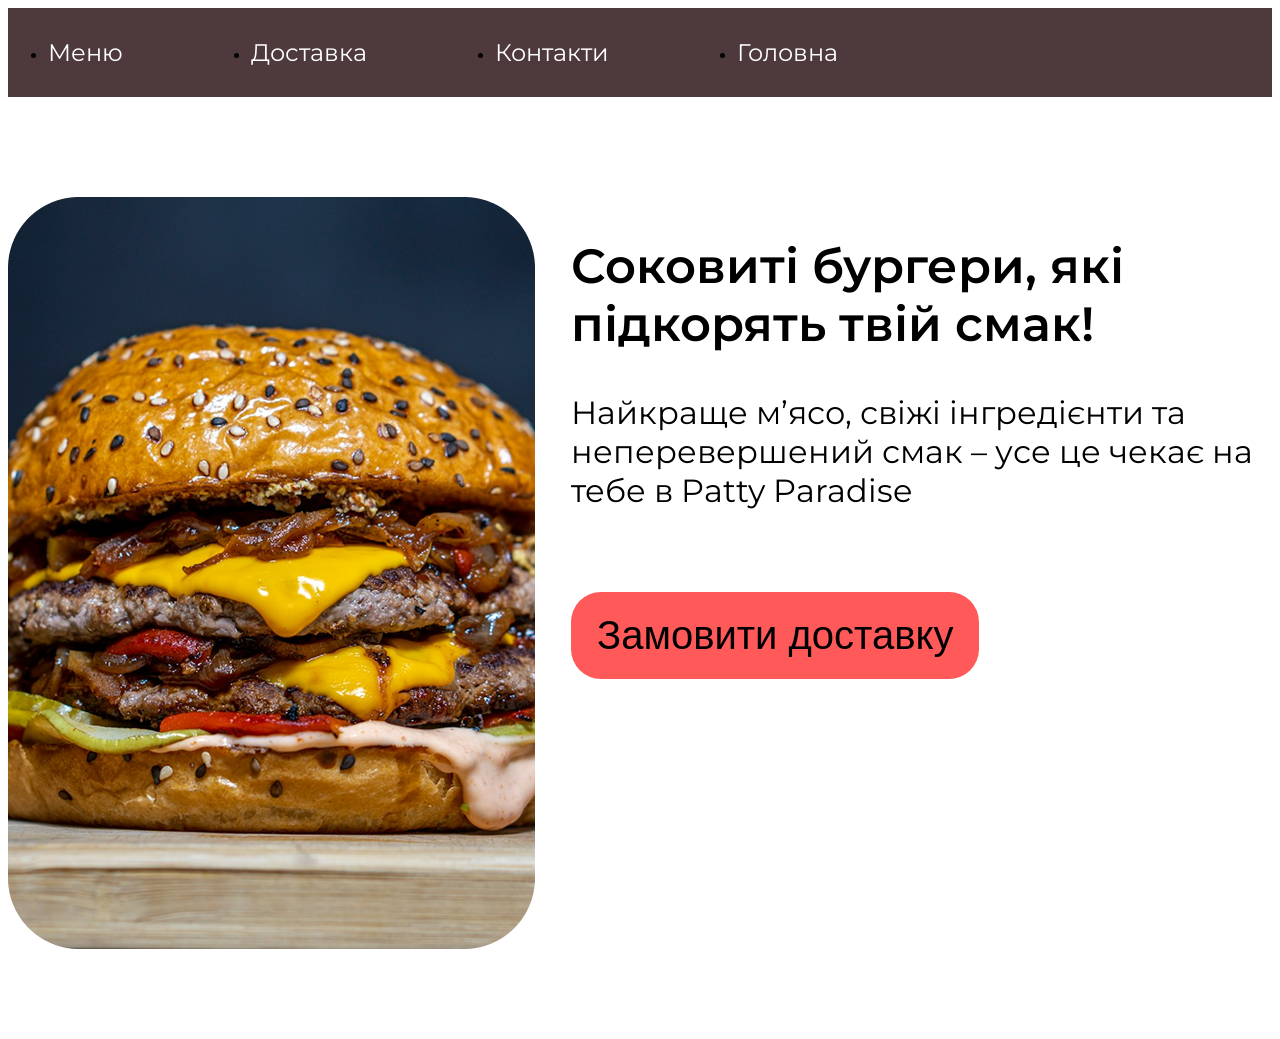
==== Step project/index.html @ 9792eb32 "header and hero section" ====
<!DOCTYPE html>
<html lang="en">
  <head>
    <meta charset="UTF-8" />
    <meta name="viewport" content="width=device-width, initial-scale=1.0" />
    <link rel="stylesheet" href="./CSS/reset.css" />
    <link rel="stylesheet" href="./CSS/styles.css" />
    <link rel="preconnect" href="https://fonts.googleapis.com" />
    <link rel="preconnect" href="https://fonts.gstatic.com" crossorigin />
    <link
      href="https://fonts.googleapis.com/css2?family=Montaga&family=Montserrat:ital,wght@0,100..900;1,100..900&display=swap"
      rel="stylesheet"
    />
    <title>Patty Paradise</title>
  </head>
  <body>
    <header class="header">
      <nav>
        <ul class="container menu">
          <li><a class="menu-link" href="">Меню</a></li>
          <li><a class="menu-link" href="">Доставка</a></li>
          <li><a class="menu-link" href="">Контакти</a></li>
          <li><a class="menu-link" href="">Головна</a></li>
        </ul>
      </nav>
    </header>
    <main>
      <section class="hero container">
          <img src="./IMG/Rectangle 6.png" alt="burger">
        <div class="hero-content">
          <h1 class="hero-content-title">
            Соковиті бургери, які підкорять твій смак!
          </h1>
          <p class="hero-content-description">
            Найкраще м’ясо, свіжі інгредієнти та неперевершений смак – усе це
            чекає на тебе в Patty Paradise
          </p>
          <button class="button">
            Замовити доставку
          </button>
        </div>
      </section>
    </main>
  </body>
</html>
---- Step project/CSS/styles.css ----
body {
font-family: "Montserrat", sans-serif;
}
.container {
width: 1302px;
margin: 0 auto;
}

.header {
background-color: #4E3A3C;
padding-bottom: 30px;
padding-top: 30px;
}

.menu {
display: flex;
gap: 128px;
}

.menu-link {
color: #FFFF;
font-size: 24px;
text-decoration: none;
}

.hero {
 display: flex;
 gap: 36px;
 padding-top: 100px;
 padding-bottom: 82px;
}

.hero-content-title {
font-size: 48px;
font-weight: 600;
}

.hero-content-description {
font-size: 32px;
margin-top: 18px;
}

.button {
font-size: 40px;
font-weight: 500;
padding: 21px 26px;
background-color: #FF5959;
border-radius: 30px;
border: none;
margin-top: 50px;
}
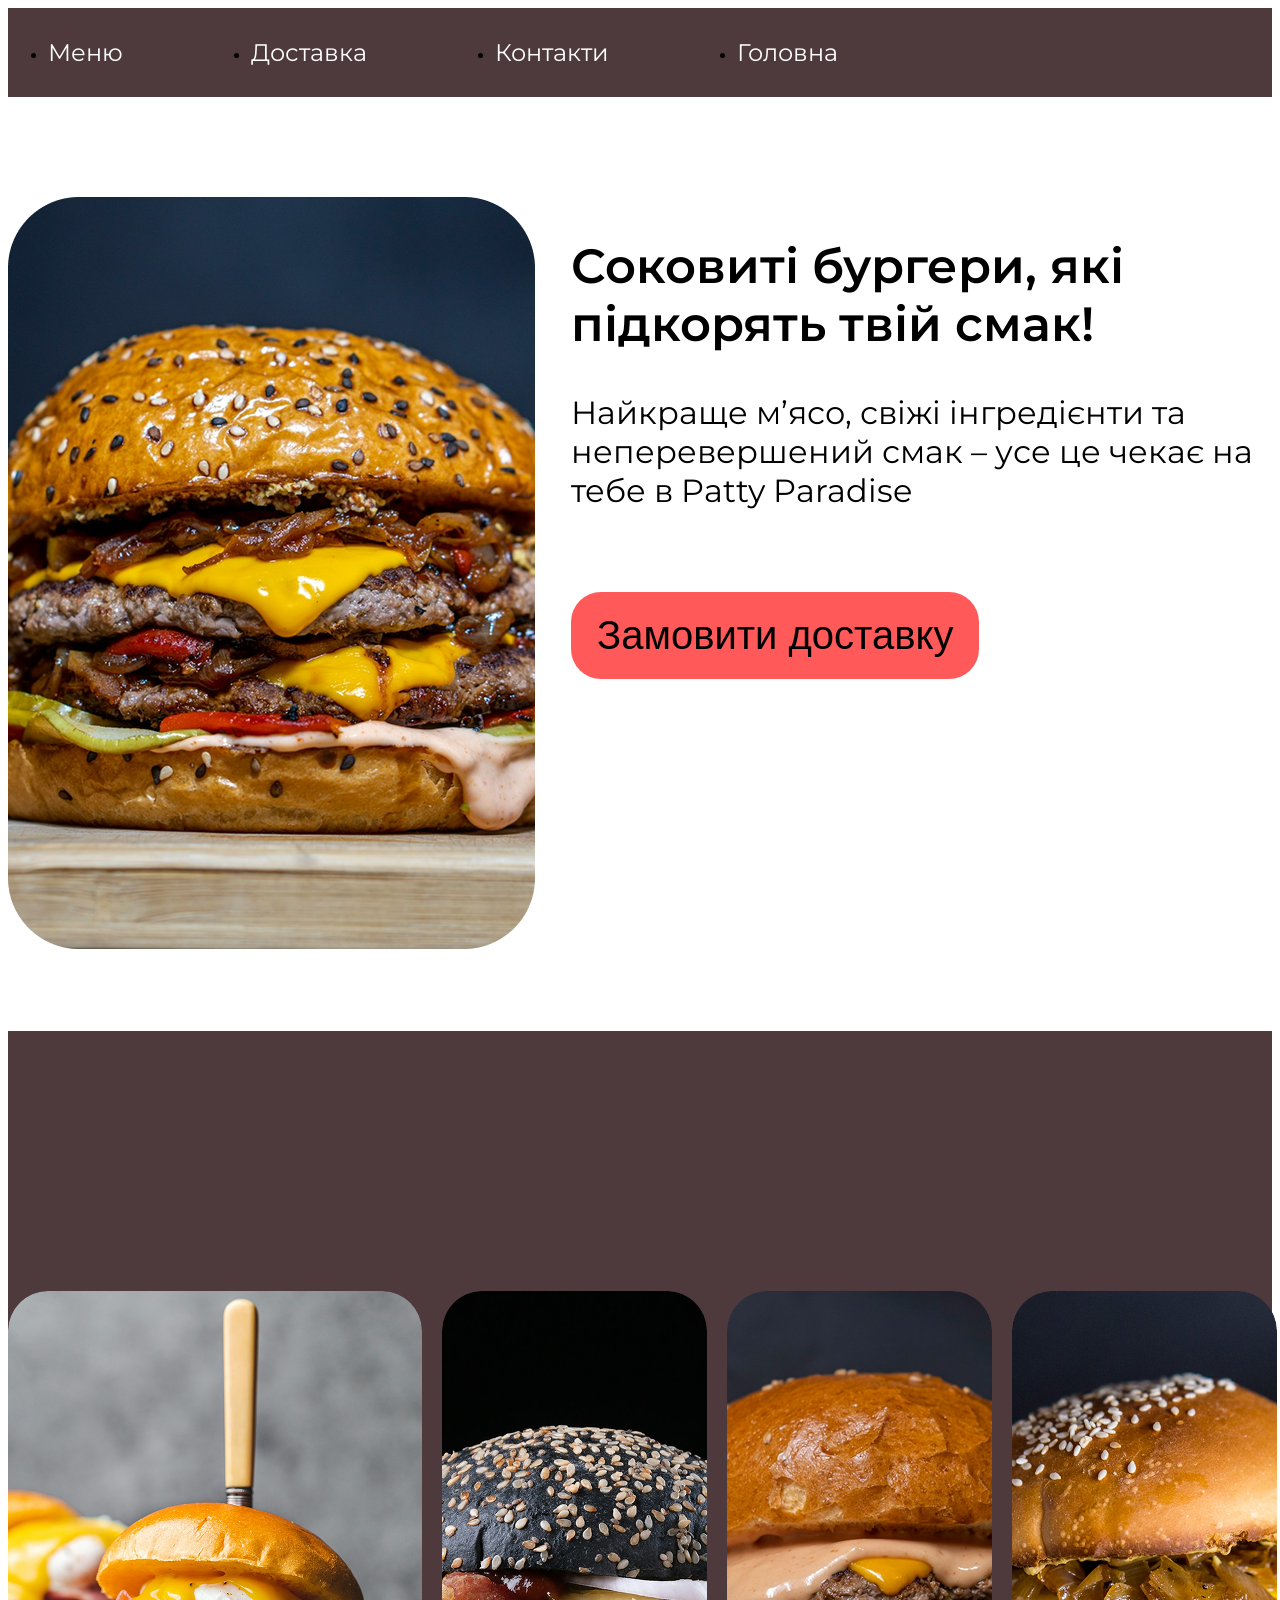
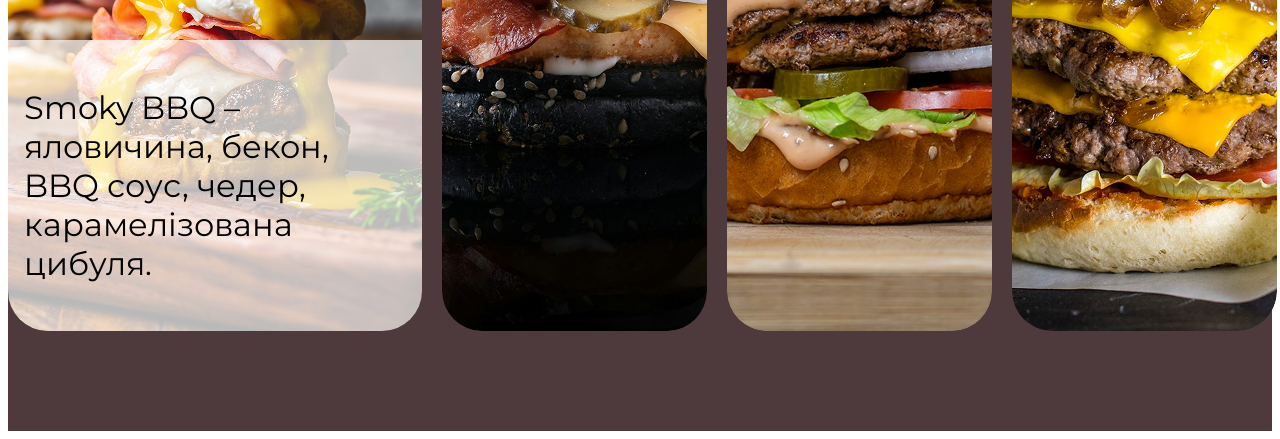
==== commit a297c4e9: "menu section" ====
--- a/Step project/index.html
+++ b/Step project/index.html
@@ -26,7 +26,7 @@
     </header>
     <main>
       <section class="hero container">
-          <img src="./IMG/Rectangle 6.png" alt="burger">
+        <img src="./IMG/Rectangle 6.png" alt="burger" />
         <div class="hero-content">
           <h1 class="hero-content-title">
             Соковиті бургери, які підкорять твій смак!
@@ -35,9 +35,29 @@
             Найкраще м’ясо, свіжі інгредієнти та неперевершений смак – усе це
             чекає на тебе в Patty Paradise
           </p>
-          <button class="button">
-            Замовити доставку
-          </button>
+          <button class="button">Замовити доставку</button>
+        </div>
+      </section>
+      <section class="menu-section">
+        <div class="menu-box container">
+          <div class="menu-box-item">
+            <img class="menu-box-item-img" src="./IMG/food-1.png" alt="1" />
+            <div class="menu-box-item-content">
+              <p>
+                Smoky BBQ – яловичина, бекон, BBQ соус, чедер, карамелізована
+                цибуля.
+              </p>
+            </div>
+          </div>
+          <div class="menu-box-item">
+            <img class="menu-box-item-img" src="./IMG/food-2.png" alt="2" />
+          </div>
+          <div class="menu-box-item">
+            <img class="menu-box-item-img" src="./IMG/food-3.png" alt="3" />
+          </div>
+          <div class="menu-box-item">
+            <img class="menu-box-item-img" src="./IMG/food-4.png" alt="4" />
+          </div>
         </div>
       </section>
     </main>
--- a/Step project/CSS/styles.css
+++ b/Step project/CSS/styles.css
@@ -1,52 +1,81 @@
 body {
-font-family: "Montserrat", sans-serif;
+    font-family: "Montserrat", sans-serif;
 }
+
 .container {
-width: 1302px;
-margin: 0 auto;
+    width: 1302px;
+    margin: 0 auto;
 }
 
 .header {
-background-color: #4E3A3C;
-padding-bottom: 30px;
-padding-top: 30px;
+    background-color: #4E3A3C;
+    padding-bottom: 30px;
+    padding-top: 30px;
 }
 
 .menu {
-display: flex;
-gap: 128px;
+    display: flex;
+    gap: 128px;
 }
 
 .menu-link {
-color: #FFFF;
-font-size: 24px;
-text-decoration: none;
+    color: #FFFF;
+    font-size: 24px;
+    text-decoration: none;
 }
 
 .hero {
- display: flex;
- gap: 36px;
- padding-top: 100px;
- padding-bottom: 82px;
+    display: flex;
+    gap: 36px;
+    padding-top: 100px;
+    padding-bottom: 82px;
 }
 
 .hero-content-title {
-font-size: 48px;
-font-weight: 600;
+    font-size: 48px;
+    font-weight: 600;
 }
 
 .hero-content-description {
-font-size: 32px;
-margin-top: 18px;
+    font-size: 32px;
+    margin-top: 18px;
 }
 
 .button {
-font-size: 40px;
-font-weight: 500;
-padding: 21px 26px;
-background-color: #FF5959;
-border-radius: 30px;
-border: none;
-margin-top: 50px;
+    font-size: 40px;
+    font-weight: 500;
+    padding: 21px 26px;
+    background-color: #FF5959;
+    border-radius: 30px;
+    border: none;
+    margin-top: 50px;
 }
 
+.menu-section {
+    padding-top: 260px;
+    padding-bottom: 100px;
+    background-color: #4E3A3C;
+}
+
+.menu-box {
+    display: flex;
+    gap: 20px;
+}
+
+.menu-box-item,
+.menu-box-item-img {
+    max-height: 640px;
+    border-radius: 40px;
+    position: relative;
+}
+
+.menu-box-item-content {
+    position: absolute;
+    left: 0;
+    bottom: 0;
+    padding: 16px;
+    background-color: rgba(255, 255, 255, 0.7);
+    border-bottom-left-radius: 40px;
+    border-bottom-right-radius: 40px;
+    font-size: 32px;
+}
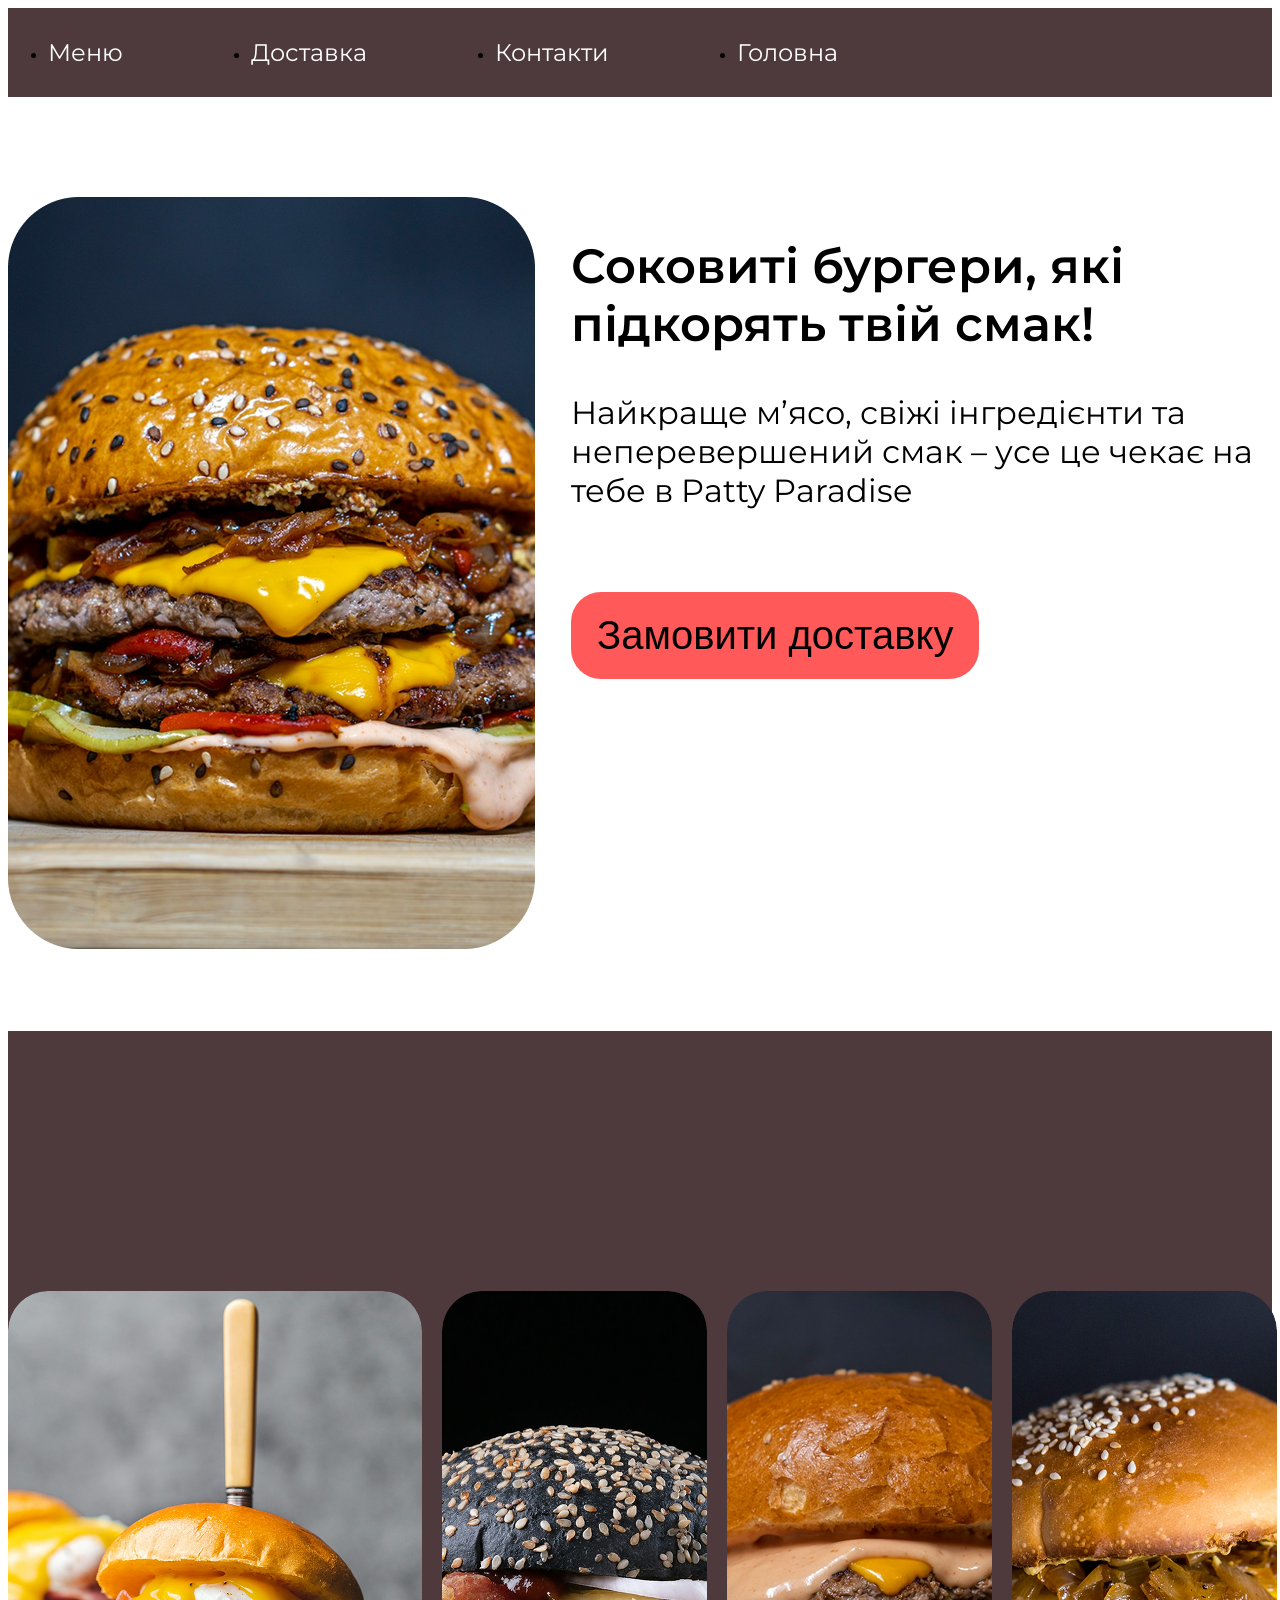
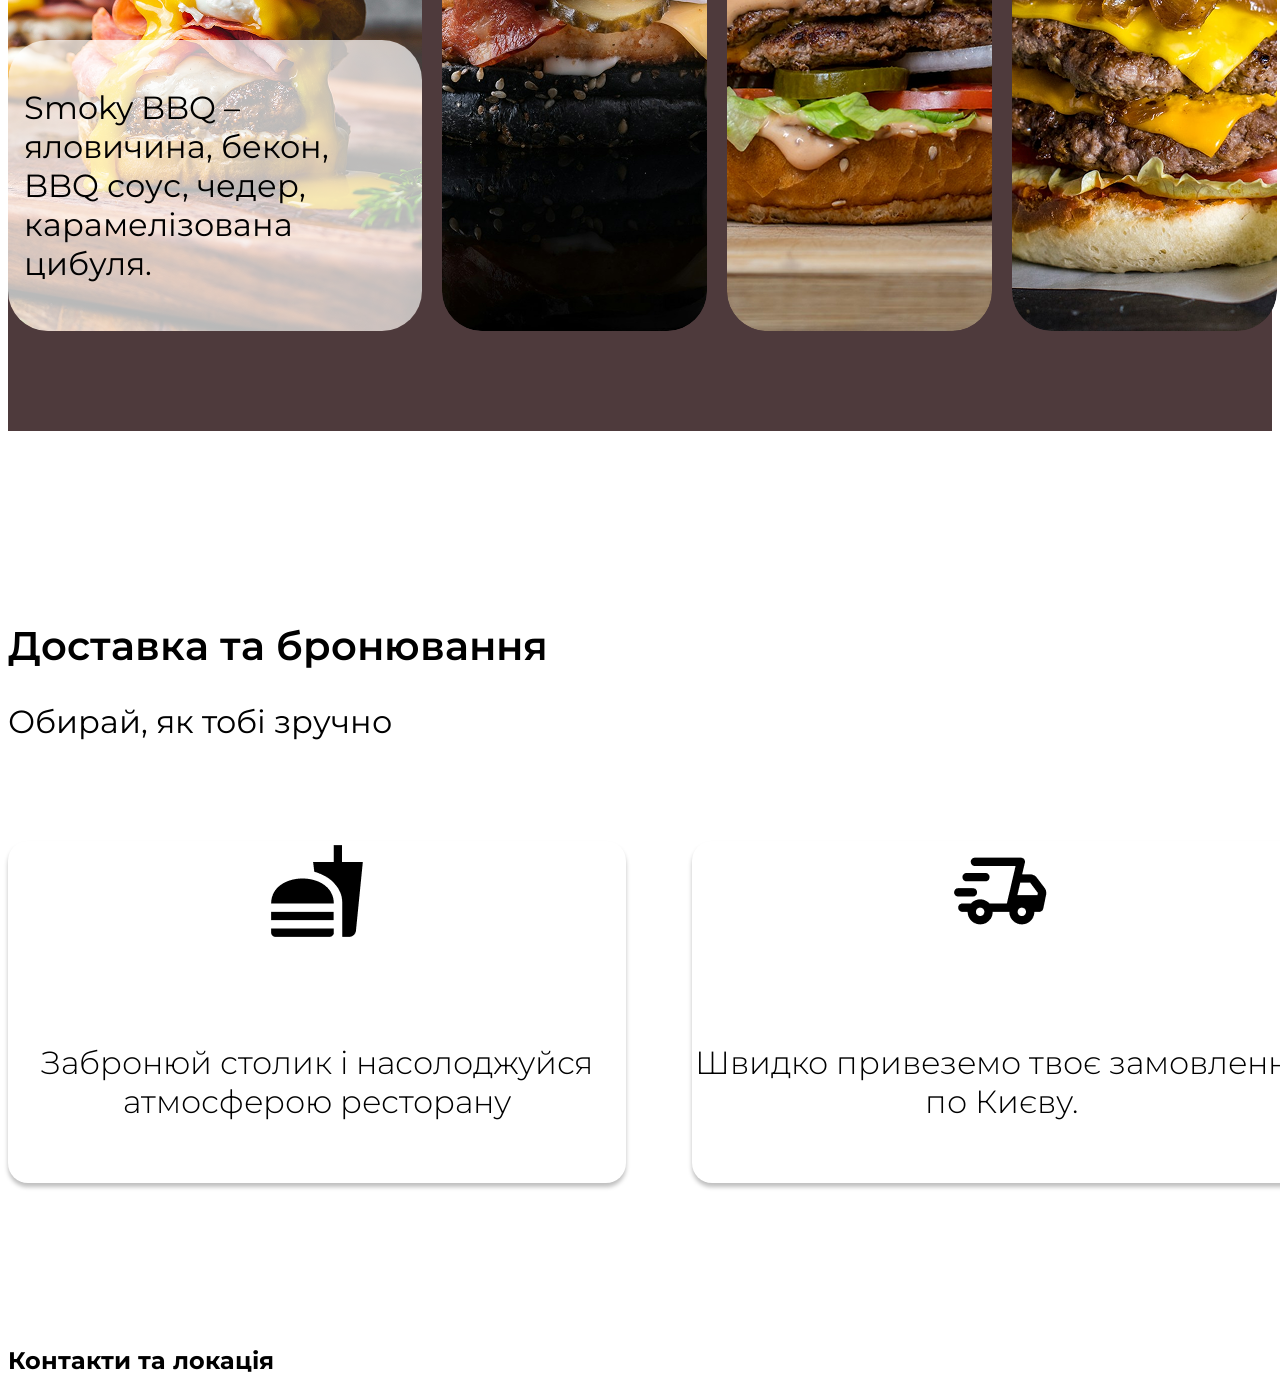
==== commit 848b73a3: "delivery section" ====
--- a/Step project/index.html
+++ b/Step project/index.html
@@ -60,6 +60,30 @@
           </div>
         </div>
       </section>
+      <section class="delivery container">
+        <h2 class="delivery-title">Доставка та бронювання</h2>
+        <p class="delivery-text">Обирай, як тобі зручно</p>
+        <div class="delivery-frame">
+          <div class="delivery-frame-item">
+            <img src="./IMG/mdi_food.png" alt="food-mdi" />
+            <p class="delivery-frame-text">
+              Забронюй столик і насолоджуйся атмосферою ресторану
+            </p>
+          </div>
+          <div class="delivery-frame-item">
+            <img
+              src="./IMG/material-symbols_delivery-truck-speed-outline-rounded.png"
+              alt="truck"
+            />
+            <p class="delivery-frame-text">
+              Швидко привеземо твоє замовлення по Києву.
+            </p>
+          </div>
+        </div>
+      </section>
     </main>
+    <footer class="contacts-and-location container">
+     <h2 class="title-white">Контакти та локація</h2>
+    </footer>
   </body>
 </html>
--- a/Step project/CSS/styles.css
+++ b/Step project/CSS/styles.css
@@ -75,7 +75,47 @@
     bottom: 0;
     padding: 16px;
     background-color: rgba(255, 255, 255, 0.7);
-    border-bottom-left-radius: 40px;
-    border-bottom-right-radius: 40px;
+    border-radius: 40px;
     font-size: 32px;
-}+}
+
+.delivery {
+padding-top: 157px;
+padding-bottom: 143px;
+}
+
+.delivery-title {
+margin-bottom: 20px;
+font-size: 40px;
+font-weight: 600;
+}
+
+.delivery-text {
+margin-bottom: 100px;
+font-size: 32px;
+font-weight: 400;
+}
+
+.delivery-frame {
+display: flex;
+gap: 66px;
+}
+
+.delivery-frame-item {
+width: 100%;
+box-shadow: 0px 4px 4px 0px #00000040;
+border-radius: 20px;
+display: flex;
+flex-direction: column;
+gap: 70px;
+justify-items: center;
+align-items: center;
+}
+
+.delivery-frame-text {
+font-size: 32px;
+font-weight: 300;
+padding-bottom: 30px;
+text-align: center;
+}
+
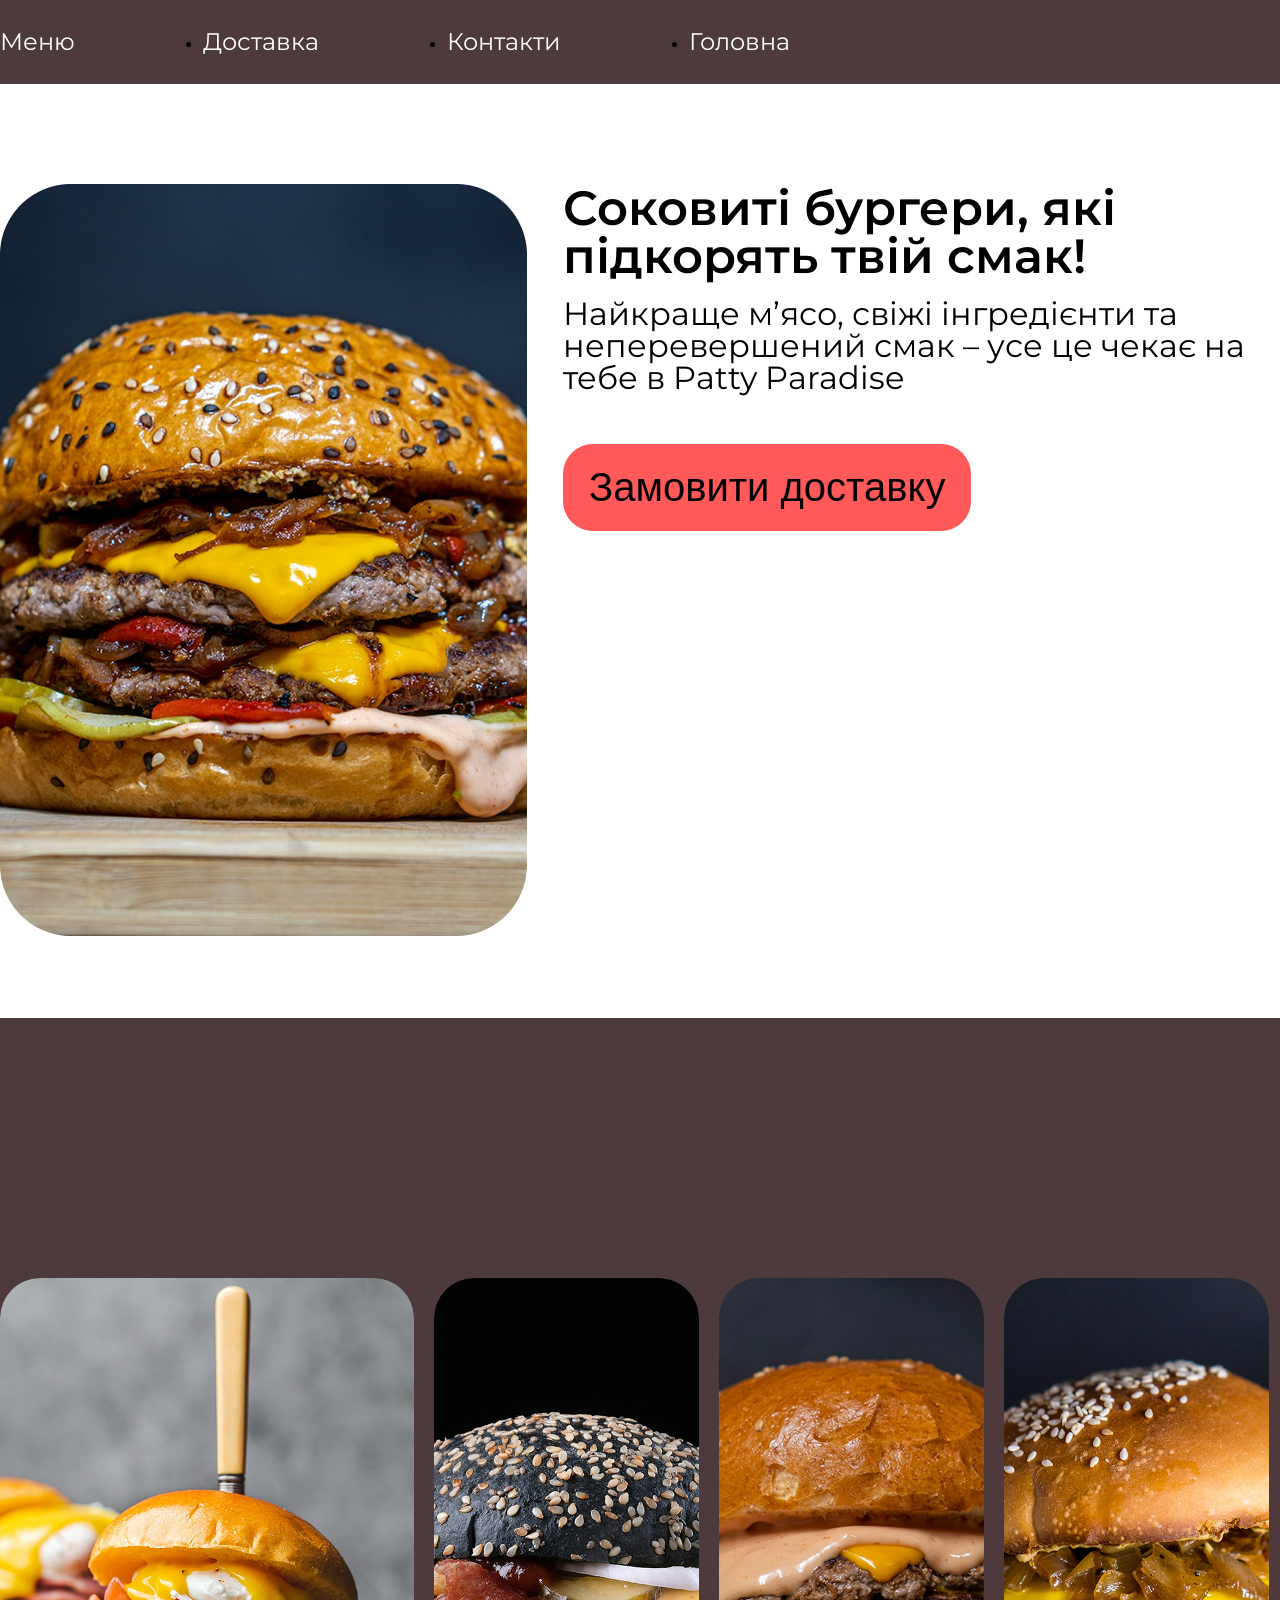
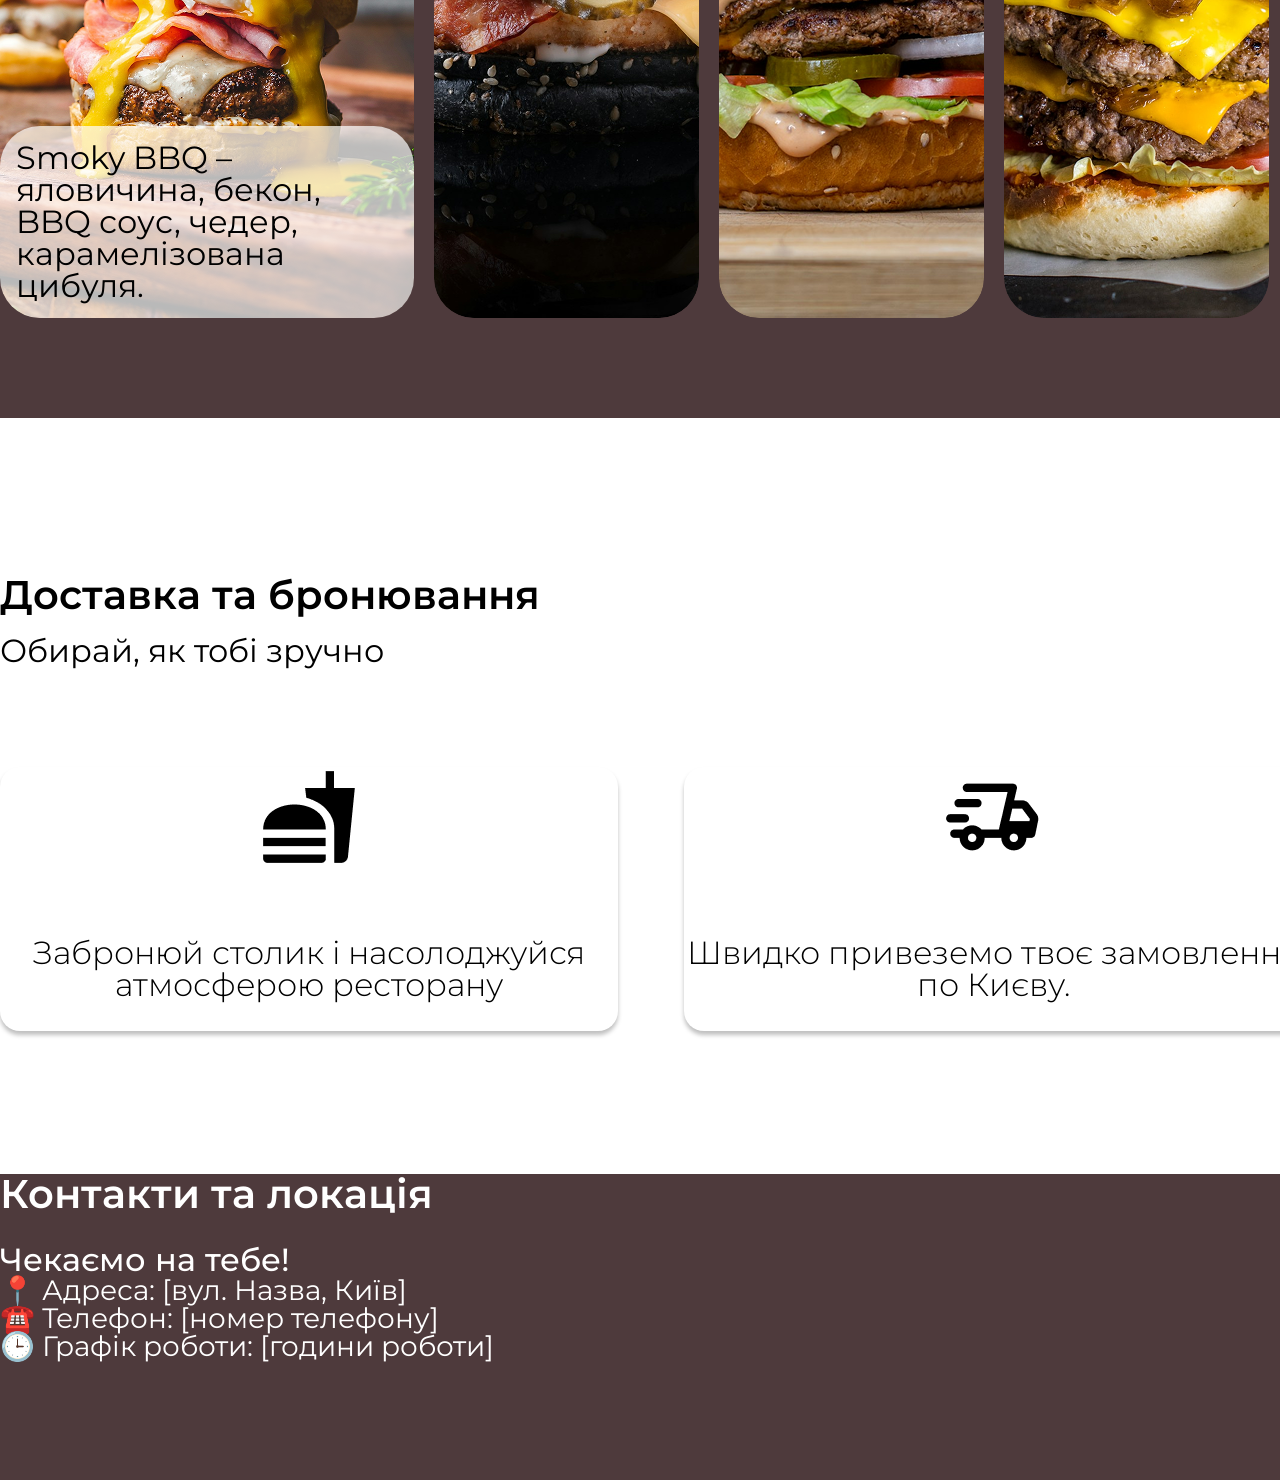
==== commit d3e5b377: "footer" ====
--- a/Step project/index.html
+++ b/Step project/index.html
@@ -82,8 +82,16 @@
         </div>
       </section>
     </main>
-    <footer class="contacts-and-location container">
-     <h2 class="title-white">Контакти та локація</h2>
+    <footer class="dungeon">
+      <div class="container">
+      <h2 class="contacts-location">Контакти та локація</h2>
+      <p class="contacts-location-text">Чекаємо на тебе!</p>
+      <ul class="dungeon-list">
+        <li class="dungeon-li">📍 Адреса: [вул. Назва, Київ]</li>
+        <li class="dungeon-li">☎️ Телефон: [номер телефону]</li>
+        <li class="dungeon-li">🕒 Графік роботи: [години роботи]</li> 
+      </ul>
+      </div>
     </footer>
   </body>
 </html>
--- a/Step project/CSS/styles.css
+++ b/Step project/CSS/styles.css
@@ -119,3 +119,26 @@
 text-align: center;
 }
 
+.dungeon {
+background-color: #4E3A3C;
+padding-bottom: 120px;
+}
+
+.contacts-location {
+color: #FFFF;
+font-size: 40px;
+font-weight: 600;
+}
+
+.contacts-location-text {
+font-size: 32px;
+font-weight: 500;
+color: #FFFF;
+margin-top: 30px;
+}
+
+.dungeon-li {
+font-size: 28px;
+font-weight: 400;
+color: #FFFF;
+}
